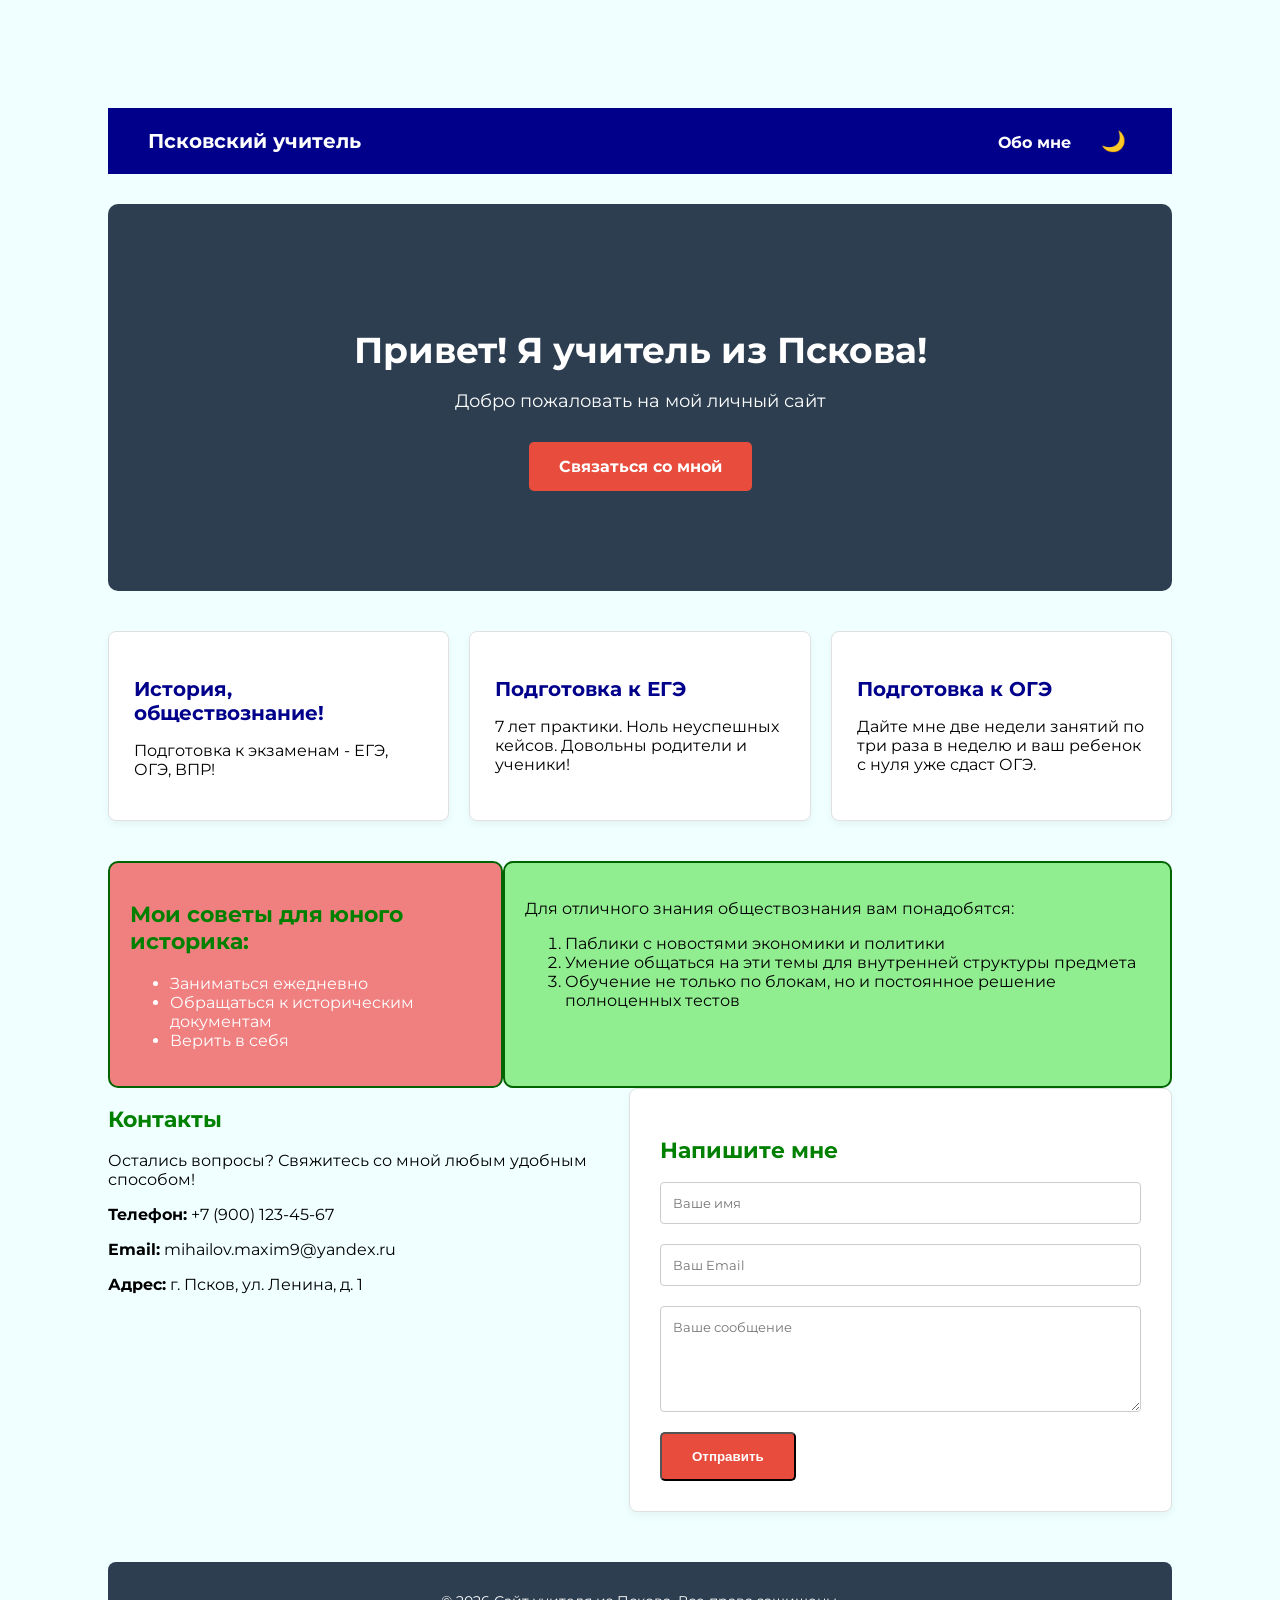
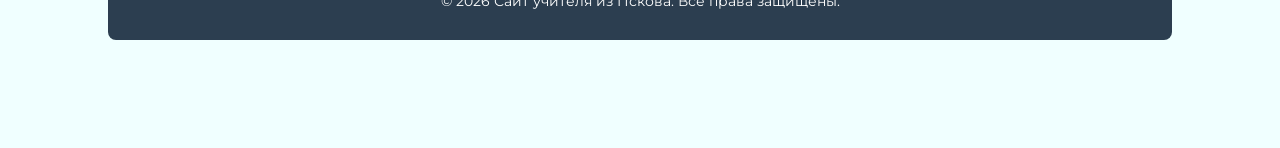
==== index.html @ e1559a2a "Add files via upload" ====
<!DOCTYPE html>
<html>
<head>
  <meta charset="utf-8"> 
  <title>Обо мне</title>
  <!-- Исправлено: ссылки в одну строку -->
  <link rel="preconnect" href="https://fonts.googleapis.com">
  <link rel="preconnect" href="https://fonts.gstatic.com" crossorigin>
  <link href="https://fonts.googleapis.com/css2?family=Montserrat:wght@400;700&display=swap" rel="stylesheet">
  <link rel="stylesheet" href="style.css">
</head>
<body>

  <div class="header">
    <div class="logo">Псковский учитель</div>
    <!-- Кнопка бургера -->
    <button class="burger-menu" id="burger-btn">☰</button>
    
    <!-- Меню навигации (обязательно закрываем div) -->
    <div class="nav" id="nav-menu">
      <a href="https://vk.com/id51742726">Обо мне</a>
      <button id="theme-toggle-btn" class="theme-btn">🌙</button>
    </div>
  </div>

  <div class="hero">
    <h1>Привет! Я учитель из Пскова! </h1>
    <p>Добро пожаловать на мой личный сайт</p>
    <a href="https://vk.com/id51742726" class="btn" id="my-btn">Связаться со мной</a>
  </div>

  <div class="message-area" id="feedback-message"></div> 

  <!-- Блок услуг -->
  <div class="services">
    <div class="card">
      <h3>История, обществознание! </h3>
      <p>Подготовка к экзаменам - ЕГЭ, ОГЭ, ВПР!</p>
    </div>
    <div class="card">
      <h3>Подготовка к ЕГЭ</h3>
      <p>7 лет практики. Ноль неуспешных кейсов. Довольны родители и ученики!</p>
    </div>
    <div class="card">
      <h3>Подготовка к ОГЭ</h3>
      <p>Дайте мне две недели занятий по три раза в неделю и ваш ребенок с нуля уже сдаст ОГЭ.</p>
    </div>
  </div>

  <!-- Основной контент -->
  <div class="main">
    <div class="advices">
      <h2>Мои советы для юного историка:</h2>
      <ul>
        <li>Заниматься ежедневно</li>
        <li>Обращаться к историческим документам</li>
        <li>Верить в себя</li>
      </ul>
    </div> 

    <!-- Исправлено: класс в нижнем регистре -->
    <div class="society">
      <p>Для отличного знания обществознания вам понадобятся:</p>
      <ol>
        <li>Паблики с новостями экономики и политики</li>
        <li>Умение общаться на эти темы для внутренней структуры предмета</li>
        <li>Обучение не только по блокам, но и постоянное решение полноценных тестов</li>
      </ol>
    </div> 
  </div>

  <!-- Контакты -->
  <div class="contacts-section">
    <div class="contacts-info">
      <h2>Контакты</h2>
      <p>Остались вопросы? Свяжитесь со мной любым удобным способом!</p>
      <p><strong>Телефон:</strong> +7 (900) 123-45-67</p>
      <p><strong>Email:</strong> mihailov.maxim9@yandex.ru</p>
      <p><strong>Адрес:</strong> г. Псков, ул. Ленина, д. 1</p>
    </div>

    <div class="contacts-form">
      <h2>Напишите мне</h2>
      
      <!-- ИСПРАВЛЕНО: data-netlify="true" вместо просто netlify -->
      <form name="contact-form" method="POST" data-netlify="true">
        <input type="hidden" name="form-name" value="contact-form" />
        <input type="text" name="name" placeholder="Ваше имя" required />
        <input type="email" name="email" placeholder="Ваш Email" required />
        <textarea name="message" placeholder="Ваше сообщение" rows="5" required></textarea>
        <button type="submit" class="btn">Отправить</button>
      </form>
    </div>
  </div>

  <div class="footer">
    <p>© 2026 Сайт учителя из Пскова. Все права защищены.</p>
  </div>

  <script src="script.js"></script> 
</body>
</html>
---- style.css ----
h1 {
	color:darkblue;
	font-size: 30px;
	margin-bottom:40px;
}

h2 {
	color: green;
	font-size: 22px;
}

body {
	background-color: Azure;
	font-family: 'Montserrat', sans-serif; /*Montserrat в одинарных кавычках, потому что это название конкретного шрифта*/
	padding: 100px;
}


.main { /*тут точка это обращение html к div="main"*/
	display: flex;
	justify-content: space-between;
}

.advices {
	background-color: lightcoral;
	color: white;
	padding: 20px;
	border: 2px solid darkgreen;
	border-radius: 10px;
}

.society {
	background-color: lightgreen;
	padding: 20px;
	border: 2px solid darkgreen; /*Рамка: два пикселя толщиной, сплошная(тк solid- стиль сплошная, ещё есть
dashed(пунктир), dotted(точки) double(двойная линия), серая*/
	border-radius: 10px; /*тут мы закругляем углы*/
}

.header {
  display: flex;
  justify-content: space-between;
  align-items: center;
  background-color: darkblue;
  padding: 20px 40px; /* ИСПРАВЛЕНО */
  margin-bottom: 30px;
}


/* Кнопка-бургер по умолчанию на компьютерах скрыта */
.burger-menu {
  display: none;
  background: none;
  border: none;
  color: white;
  font-size: 28px;
  cursor: pointer;
}

.logo {
color: white;
font-weight: bold;
font-size: 20px;
}

.nav a {
color: white;
text-decoration: none;
margin-left: 20px;
font-weight: bold;
}

.hero {
background-color: #2c3e50;
color: white;
text-align: center; 
padding: 100px 20px;
border-radius: 10px; 
margin-bottom: 40px;
}

.hero h1 {
color: white; 
font-size: 36px;
 margin-bottom: 10px;
}

.hero p {
font-size: 18px;
margin-bottom: 30px;
}

.btn {
  display: inline-block;
  background-color: #e74c3c;
  color: white;
  text-decoration: none;
  padding: 15px 30px; /* ИСПРАВЛЕНО */
  font-weight: bold;
  border-radius: 5px;
}
.services {
	display: flex;
	justify-content: space-between;
	gap: 20px;
	margin-bottom: 40px;
}
.card {
	 background-color: white; 
	 border: 1px solid #e0e0e0; /* Делаем очень тонкую, 
	 еле заметную серую рамочку */
	 padding: 25px;  /* Добавляем "воздух" внутрь карточки, 
	 чтобы текст не лип к ее краям */
	 border-radius: 8px;  
	  box-shadow: 0 4px 10px rgba(0, 0, 0, 0.05); /*сделали тень*/
	   flex: 1;   /* заставляет все 3 карточки быть
	    строго ОДИНАКОВОЙ ширины */
}

/* Красим заголовки внутри карточек */
.card h3 {
  color: darkblue;
  margin-bottom: 15px; /* Делаем отступ под заголовком */
  font-size: 20px;
}

/* 1. Выстраиваем контакты и форму в ряд */
.contacts-section {
  display: flex;
  justify-content: space-between;
  gap: 40px;                 /* Делаем зазор между колонками
   побольше — 40px */
  margin-bottom: 50px;
}

/* 2. Делаем так, чтобы левая и правая колонки были 
одинаковой ширины */
.contacts-info, .contacts-form {
  flex: 1; /*ЭТО ОЧЕНЬ ВАЖНО - ДЕЛАЕТ ОДИНАКОВЫМИ ЭЛЕМЕНТЫ!*/
}

/* 3. Красим и оформляем форму (правую колонку) */
.contacts-form {
  background-color: white;   /* Белый фон для формы */
  padding: 30px;             /* Внутренние отступы, чтобы поля
   не липли к краям */
  border: 1px solid #e0e0e0; /* ТОНКАЯ СЕРАЯ РАМКА! КРАСИВО,
   как у карточек */
  border-radius: 8px;        /* Закругляем уголки рамки */
  box-shadow: 0 4px 10px rgba(0, 0, 0, 0.05); /* Легкая тень */
}

/* 4. Настраиваем поля ввода (input и textarea) внутри формы */
.contacts-form input, .contacts-form textarea {
       display: block;       /* Делаем поля блочными,
   чтобы они красиво стояли друг под другом */
  width: 100%;               /* Растягиваем поля на всю ширину
   нашей формы */
  padding: 12px;             /* Делаем поля пухлыми 
  и удобными для ввода текста */
  margin-bottom: 20px;       /* Делаем отступ снизу
   после каждого поля */
  border: 1px solid #ccc;    /* Симпатичная тонкая рамка 
  вокруг полей */
  border-radius: 4px;        /* Чуть-чуть закругляем
   уголки полей */
  font-family: 'Montserrat', sans-serif; /* Наш красивый
   шрифт Montserrat теперь и в полях ввода! */
  box-sizing: border-box;    /* Важное техническое свойство:
   заставляет рамку не вылезать за пределы формы */
}

/* 5. Делаем так, чтобы при клике на поле его рамка 
красиво подсвечивалась */
.contacts-form input:focus, .contacts-form textarea:focus {
  border-color: darkblue;    /* Рамка становится темно-синей */
  outline: none;             /* Убираем 
  стандартную некрасивую черную обводку браузера */
}


/* НАСТРАИВАЕМ ДИЗАЙН ПОДВАЛА  */
.footer {
  background-color: #2c3e50; /* Такой же темно-серый цвет,
   как у баннера Hero */
  color: white;              /* Белый цвет текста */
  text-align: center;        /* Выравниваем текст строго по
   центру */
  padding: 30px 20px;        /* Внутренние отступы:
   30px сверху/снизу, 20px слева/справа */
  margin-top: 50px;          /* Отодвигаем подвал от блока 
  контактов, чтобы был "воздух" */
  border-radius: 8px;        /* Немного закруглим углы, чтобы
   подвал сочетался с другими блоками */
}

/* Настраиваем абзац внутри подвала */
.footer p {
  font-size: 14px;           /* Делаем шрифт чуть поменьше 
  (для подвала это стандарт) */
  margin: 0;                 /* Убираем стандартные отступы
   браузера вокруг текста */
}


/* ЕСЛИ ШИРИНА ЭКРАНА 768 ПИКСЕЛЕЙ ИЛИ МЕНЬШЕ */
@media (max-width: 768px) {
  
  /* 1. Уменьшаем гигантские отступы на самом теле сайта,
   чтобы на телефоне оставалось место для текста */
  body {
    padding: 20px;
  }

  /* 2. Перестраиваем карточки услуг в вертикальный столбик */
  .services {
    flex-direction: column; /* Магическая команда! Меняет ряд (row) на столбик (column) */
  }

  /* 3. Перестраиваем советы и обществознание в вертикальный столбик */
  .main {
    flex-direction: column;
    gap: 20px;
  }

  /* 4. Перестраиваем контакты и форму в вертикальный столбик */
  .contacts-section {
    flex-direction: column;
    gap: 30px;
  }
    /* Показываем кнопку-бургер на мобилках */
  .burger-menu {
    display: block;
  }

  /* Скрываем само меню навигации на телефонах по умолчанию */
  .nav {
    display: none; 
    flex-direction: column;
    width: 100%;
    gap: 15px;
    margin-top: 15px;
  }

  /* А это правило сработает, когда JS добавит класс 
  .active к нашему меню */
  .nav.active {
    display: flex; /* Показываем меню! */
  }
}

/* Стили для области сообщения */
#feedback-message { /* Решетка #, потому что мы обращаемся к ID! */
  text-align: center;
  margin-top: 20px;
  font-weight: bold;
  color: green; /* Пусть сообщение будет зеленым! */
}

/* Делаем кнопку неактивной (серой) */
.btn.disabled {
  background-color: grey; /* Фон становится серым */
  cursor: not-allowed;    /* Курсор мыши превращается в запрещающий знак */
  opacity: 0.7;           /* Делаем кнопку чуть прозрачной */
}

/* 1. Стилизуем саму кнопку-луну, чтобы она была аккуратной */
.theme-btn {
  background: none;             /* Убираем стандартный серый фон кнопки */
  border: none;                 /* Убираем рамку */
  font-size: 20px;              /* Делаем смайлик покрупнее */
  cursor: pointer;              /* Делаем курсор-указатель
   при наведении */
  margin-left: 20px;            /* Отступаем от ссылки "Обо мне" */
  transition: transform 0.2s;   /* Эффект для плавной анимации */
}

.theme-btn:hover {
  transform: scale(1.2);        /* При наведении луна 
  будет слегка увеличиваться */
}

/* 2. ГОТОВИМ ТЕМНЫЙ НАРЯД ДЛЯ САЙТА */
/* Эти правила сработают ТОЛЬКО тогда,
 когда у body появится класс .dark-theme */

/* Темный фон для всего сайта */
body.dark-theme {
  background-color: #121212;    /* Глубокий темный фон */
  color: #e0e0e0;               /* Светло-серый текст
   вместо черного */
}

/* Перекрашиваем заголовки в темной теме */
body.dark-theme h1, 
body.dark-theme h2 {
  color: white;                 /* Сделаем заголовки h1 и h2 чисто белыми */
}

/* Темные карточки услуг */
body.dark-theme .card {
  background-color: #1e1e1e;    /* Темно-серый фон карточки */
  border-color: #333;           /* Темная граница */
  color: #e0e0e0;               /* Светлый текст внутри */
}

/* Темные заголовки h3 внутри карточек */
body.dark-theme .card h3 {
  color: #e74c3c;               /* Сделаем их сочно-красными, под цвет кнопки */
}

/* Темная форма контактов */
body.dark-theme .contacts-form {
  background-color: #1e1e1e;
  border-color: #333;
}

/* Темные поля ввода */
body.dark-theme .contacts-form input,
body.dark-theme .contacts-form textarea {
  background-color: #2d2d2d;
  border-color: #444;
  color: white;                 /* Текст, который вводит пользователь, будет белым */
}
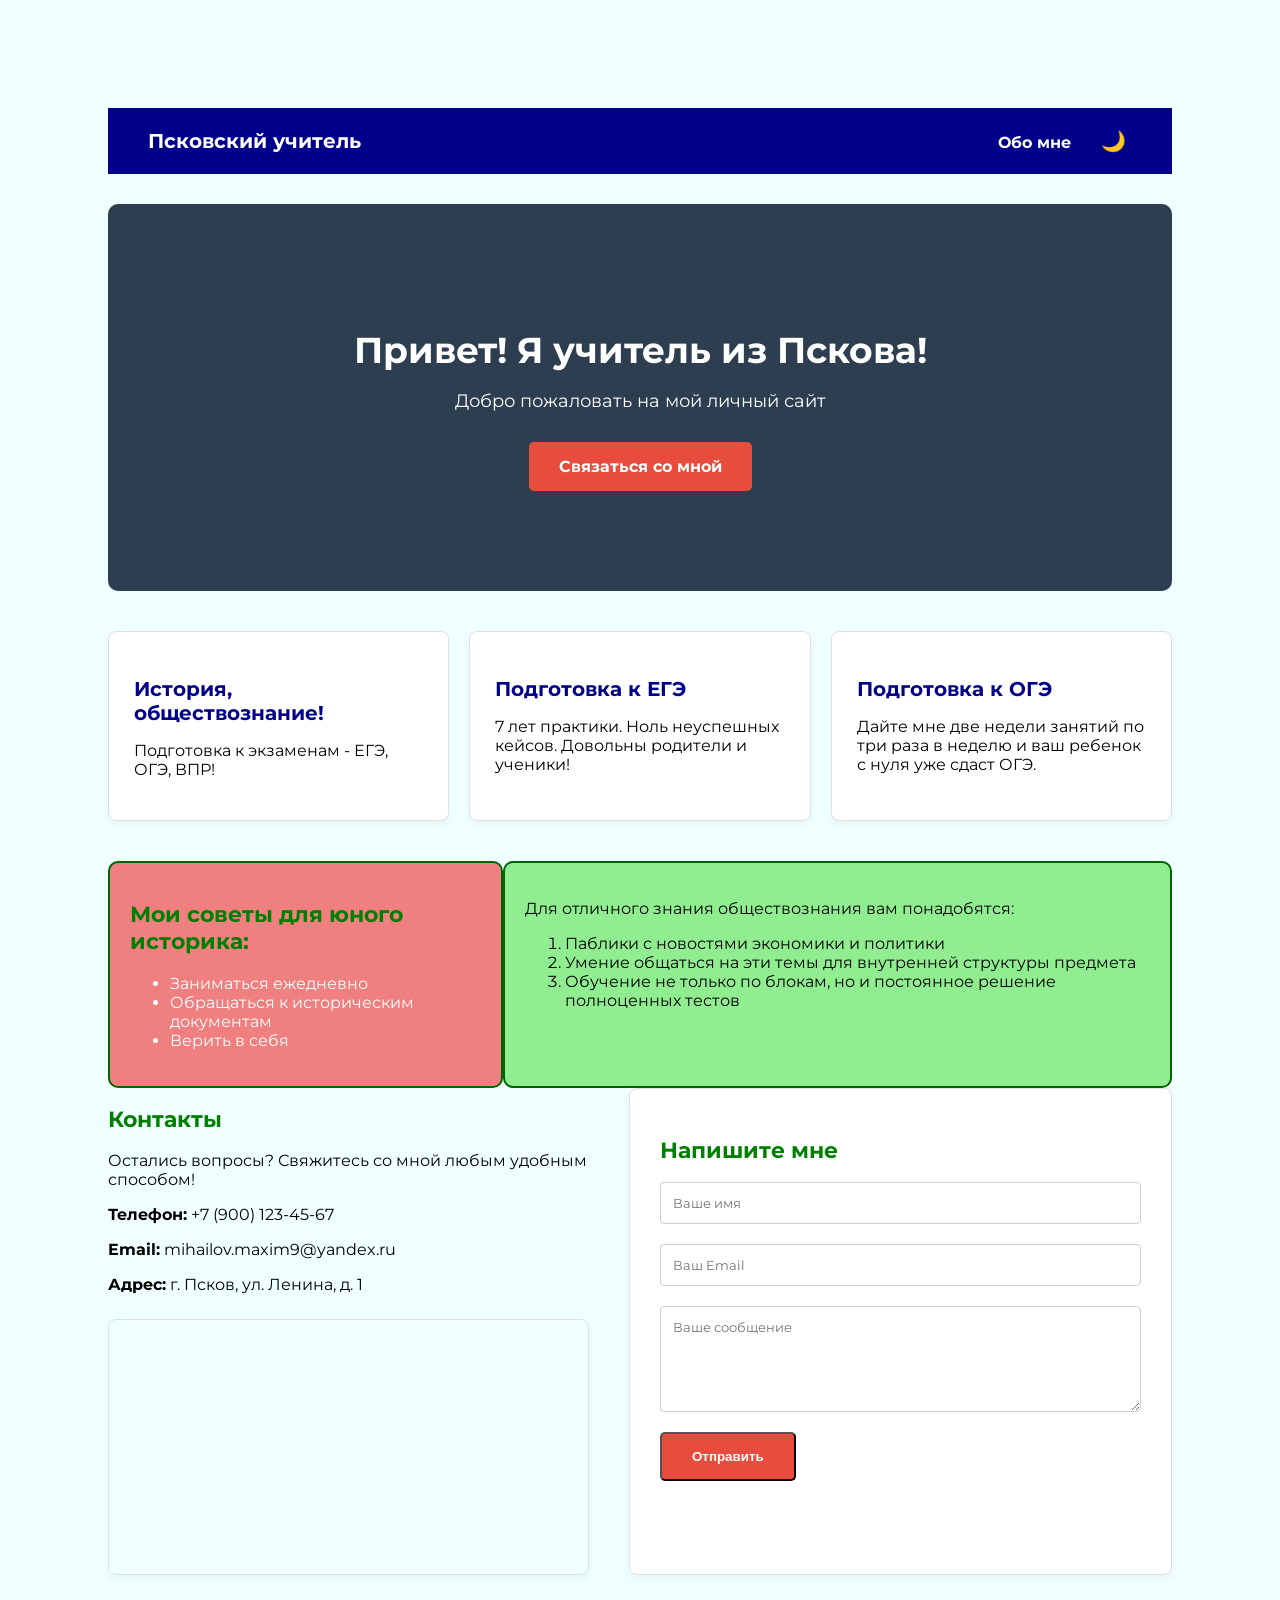
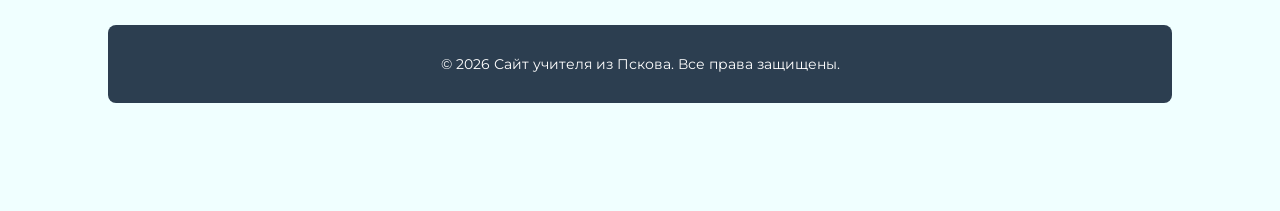
==== commit 38eb45e2: "Add files via upload" ====
--- a/index.html
+++ b/index.html
@@ -77,14 +77,22 @@
       <p><strong>Телефон:</strong> +7 (900) 123-45-67</p>
       <p><strong>Email:</strong> mihailov.maxim9@yandex.ru</p>
       <p><strong>Адрес:</strong> г. Псков, ул. Ленина, д. 1</p>
+
+         <!-- Контейнер для карты -->
+      <div class="map-container">
+        <iframe src="https://yandex.ru/map-widget/v1/?um=constructor%3A3cc276d498bc526553835f8fc03ea408c4e438914c6225cf3aa0e4f4fb985a66&amp;source=constructor" width="100%" height="250" frameborder="0"></iframe>
+      </div>
     </div>
 
     <div class="contacts-form">
       <h2>Напишите мне</h2>
       
       <!-- ИСПРАВЛЕНО: data-netlify="true" вместо просто netlify -->
-      <form name="contact-form" method="POST" data-netlify="true">
-        <input type="hidden" name="form-name" value="contact-form" />
+     <form action="https://api.web3forms.com/submit" method="POST">
+        <!-- СЮДА ВСТАВЬ СВОЙ КЛЮЧ ИЗ ПИСЬМА ВМЕСТО СЛОВ "ТВОЙ_КЛЮЧ_ИЗ_ПИСЬМА" -->
+        <input type="hidden" name="access_key"
+         value="4eaf84c6-55e8-491a-be3e-14229f576263">
+        
         <input type="text" name="name" placeholder="Ваше имя" required />
         <input type="email" name="email" placeholder="Ваш Email" required />
         <textarea name="message" placeholder="Ваше сообщение" rows="5" required></textarea>
--- a/style.css
+++ b/style.css
@@ -322,3 +322,35 @@
   border-color: #444;
   color: white;                 /* Текст, который вводит пользователь, будет белым */
 }
+
+/* Делаем блок советов по истории темным в ночной теме */
+body.dark-theme .advices {
+  background-color: #2d1f1f;   /* Приглушенный темно-красный цвет */
+  border-color: #e74c3c;       /* Сочно-красная рамка */
+  color: #e0e0e0;              /* Светло-серый текст */
+}
+
+/* Делаем блок обществознания темным в ночной теме */
+body.dark-theme .society {
+  background-color: #1f2d24;   /* Приглушенный темно-зеленый цвет */
+  border-color: #2ecc71;       /* Сочно-зеленая рамка */
+  color: #e0e0e0;              /* Светло-серый текст */
+}
+
+/* Настраиваем контейнер для карты */
+.map-container {
+  margin-top: 25px;          /* Отступаем сверху от текста адреса, 
+  чтобы был "воздух" */
+  border-radius: 8px;        /* Закругляем углы нашей коробки */
+  overflow: hidden;          /* ВАЖНО: обрезаем острые углы карты, 
+  которые вылезают наружу! */
+  border: 1px solid #e0e0e0; /* Делаем тонкую серую рамочку,
+   как у карточек */
+  box-shadow: 0 4px 10px rgba(0, 0, 0, 0.05); /* Добавляем легкую красивую 
+  тень */
+}
+
+/* Делаем так, чтобы в темной теме рамка у карты тоже становилась темной */
+body.dark-theme .map-container {
+  border-color: #333;
+}
